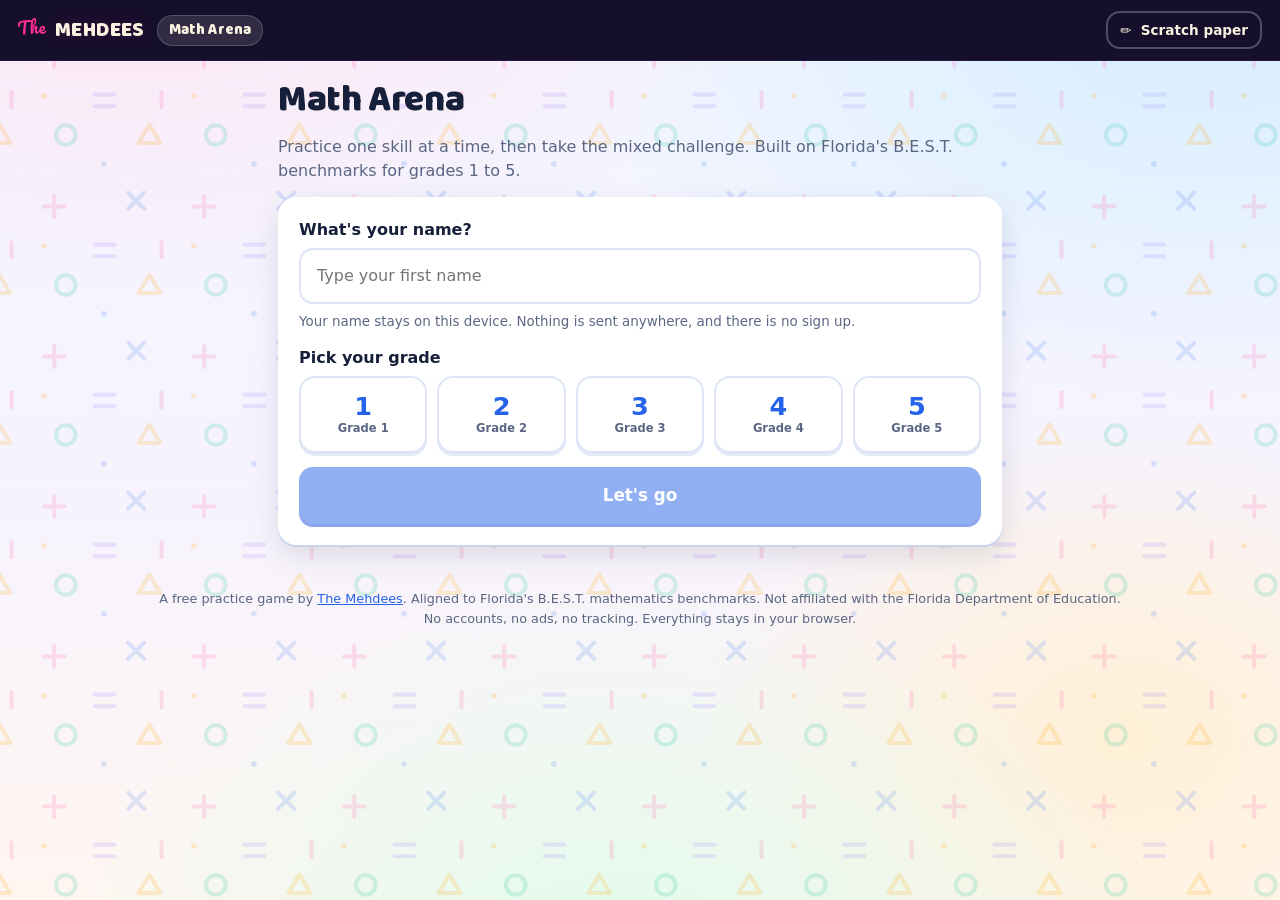
==== index.html @ c91d5669 "Scratch paper on demand, and a game name in the header The scratch paper could only be opened from i" ====
<!doctype html>
<html lang="en">
<head>
<meta charset="utf-8">
<meta name="viewport" content="width=device-width, initial-scale=1">
<title>Math Arena · Practice Grades 1 to 5 · The Mehdees</title>
<meta name="description" content="Free math practice for grades 1 to 5, built on Florida's B.E.S.T. benchmarks. Pick your grade, practice a skill, take a mixed challenge, and print a report card. No sign up, nothing leaves your device.">
<meta name="theme-color" content="#2563EB">
<link rel="icon" href="data:image/svg+xml,%3Csvg xmlns='http://www.w3.org/2000/svg' viewBox='0 0 64 64'%3E%3Crect width='64' height='64' rx='14' fill='%232563EB'/%3E%3Ctext x='32' y='45' font-size='36' text-anchor='middle' fill='white' font-family='sans-serif' font-weight='bold'%3E%2B%3C/text%3E%3C/svg%3E">
<link rel="preload" href="fonts/baloo2.woff2" as="font" type="font/woff2" crossorigin>
<link rel="preload" href="fonts/pacifico.woff2" as="font" type="font/woff2" crossorigin>
<link rel="stylesheet" href="styles.css?v=20260829154337">
<meta property="og:title" content="Math Arena · Practice Grades 1 to 5">
<meta property="og:description" content="Free, standards-aligned math practice for grades 1 to 5. No sign up. Nothing leaves your device.">
<meta property="og:type" content="website">
<meta property="og:url" content="https://math.mehdee.com/">
</head>
<body>

<header class="top">
  <a class="wordmark" href="https://mehdee.com/games/" aria-label="The Mehdees, all games">
    <span class="the">The</span><span class="mehdees">MEHDEES</span>
  </a>
  <span class="gamename">Math Arena</span>
  <span class="spacer"></span>
  <button class="btn btn--ghost" id="padOpenBtn" type="button" aria-haspopup="dialog"
          style="padding:7px 12px;font-size:.85rem" title="Open the scratch paper">✏️ <span class="padword">Scratch paper</span></button>
  <span class="pill hide" id="whoPill"></span>
  <button class="btn btn--ghost hide" id="switchBtn" style="padding:7px 13px;font-size:.85rem">Change</button>
</header>

<main class="wrap">

  <!-- 1. who is playing -->
  <section id="screenStart" class="stack">
    <h1>Math Arena</h1>
    <p class="lede">Practice one skill at a time, then take the mixed challenge. Built on Florida's B.E.S.T. benchmarks for grades 1 to 5.</p>
    <div class="card stack">
      <div>
        <label for="nameInput">What's your name?</label>
        <input type="text" id="nameInput" maxlength="24" autocomplete="off" spellcheck="false" placeholder="Type your first name">
        <p class="small muted" style="margin-top:8px">Your name stays on this device. Nothing is sent anywhere, and there is no sign up.</p>
        <p class="note hide" id="storageNote"></p>
      </div>
      <div>
        <label>Pick your grade</label>
        <div class="grades" id="gradePicker"></div>
      </div>
      <button class="btn btn--big" id="startBtn" disabled>Let's go</button>
    </div>
  </section>

  <!-- 2. pick a topic -->
  <section id="screenMenu" class="stack hide">
    <div>
      <h1 id="menuTitle">Grade 3</h1>
      <p class="lede" id="menuSub"></p>
    </div>
    <button class="btn btn--green btn--big" id="mixedBtn">Mixed challenge · every skill, any time</button>
    <div class="topics" id="topicList"></div>
    <button class="btn btn--ghost btn--big" id="reportBtn">See my report card</button>
    <p class="parentline">
      Grown-ups: <button class="linkbtn" id="resetBtn" type="button">reset this device</button>
    </p>
  </section>

  <!-- 3. playing -->
  <section id="screenPlay" class="stack hide">
    <div class="hud">
      <span class="pill" id="playTopic">Topic</span>
      <span class="hearts" id="hearts">❤️❤️❤️</span>
      <div class="bar"><i id="progressBar" style="width:0%"></i></div>
      <span class="small muted" id="counter">1 / 10</span>
    </div>
    <div class="card">
      <p class="q" id="question">Question</p>
      <p class="qsub hide" id="questionSub"></p>
      <div class="visual hide" id="visual"></div>
      <button class="helpbtn" id="helpBtn" type="button" aria-expanded="false">
        <span aria-hidden="true">💡</span> How do I do this?
      </button>
      <div class="help hide" id="help"></div>
      <div class="choices" id="choices"></div>
      <div class="feedback" id="feedback"></div>
      <button class="btn btn--big hide" id="nextBtn" style="margin-top:14px">Next</button>
    </div>
    <div class="playfoot">
      <button class="btn btn--ghost" id="padBtn" type="button" aria-haspopup="dialog">✏️ Scratch paper</button>
      <button class="btn btn--ghost" id="quitBtn">Back to skills</button>
    </div>
  </section>

  <!-- 4. round finished -->
  <section id="screenDone" class="stack hide">
    <div class="card center stack">
      <p class="result-num" id="doneScore">8/10</p>
      <h2 id="doneTitle">Nice work!</h2>
      <p class="muted" id="doneMsg"></p>
      <button class="btn btn--big" id="againBtn">Play again</button>
      <button class="btn btn--ghost btn--big" id="backBtn">Back to skills</button>
      <p class="small muted">Progress is kept in this browser only. In a private window it disappears when the window closes, so download the report card if you want to keep it.</p>
    </div>
  </section>

  <!-- 5. report card -->
  <section id="screenReport" class="stack hide">
    <h1>Report card</h1>
    <div class="report" id="reportBody"></div>
    <button class="btn btn--big" id="downloadBtn">Download report card</button>
    <button class="btn btn--ghost btn--big" id="reportBackBtn">Back to skills</button>
  </section>

</main>

<!-- parents: wipe everything this browser has stored -->
<div class="pad sheet" id="reset" role="dialog" aria-modal="true" aria-labelledby="resetTitle">
  <div class="sheet__box">
    <h2 id="resetTitle">Reset this device?</h2>
    <p>This permanently deletes everything Math Arena has saved in this browser:</p>
    <ul class="sheet__list">
      <li>The name typed on the start screen</li>
      <li>Every grade's level progress and stars</li>
      <li>The question and accuracy totals on the report card</li>
    </ul>
    <p class="sheet__warn"><b>This cannot be undone.</b> Download the report card first if you want to keep it.</p>
    <p class="small muted">Nothing was ever sent to a server, so this is the only copy. Resetting affects this browser on this device only.</p>
    <label class="sheet__check"><input type="checkbox" id="resetOk"> I understand this erases all saved progress.</label>
    <div class="sheet__row">
      <button class="btn btn--ghost" id="resetCancel" type="button">Cancel</button>
      <button class="btn btn--danger" id="resetGo" type="button" disabled>Delete everything</button>
    </div>
  </div>
</div>

<!-- scratch paper: for the questions you cannot do in your head -->
<div class="pad" id="pad" role="dialog" aria-modal="true" aria-label="Scratch paper">
  <div class="pad__bar">
    <p class="pad__q" id="padQ"></p>
    <button class="btn" id="padDone" type="button">Done</button>
  </div>
  <div class="pad__paper">
    <canvas id="padCanvas"></canvas>
  </div>
  <div class="pad__tools">
    <button class="tool is-on" id="toolPen" type="button" data-tool="pen" aria-pressed="true"><span aria-hidden="true">✏️</span> Pen</button>
    <button class="tool" id="toolEraser" type="button" data-tool="eraser" aria-pressed="false"><span aria-hidden="true">🧽</span> Eraser</button>
    <button class="tool" id="padUndo" type="button" aria-label="Undo"><span aria-hidden="true">↶</span> Undo</button>
    <button class="tool" id="padRedo" type="button" aria-label="Redo"><span aria-hidden="true">↷</span> Redo</button>
    <button class="tool tool--wipe" id="padClear" type="button">Clear</button>
  </div>
</div>

<footer>
  A free practice game by <a href="https://mehdee.com/games/">The Mehdees</a>.
  Aligned to Florida's B.E.S.T. mathematics benchmarks. Not affiliated with the Florida Department of Education.
  <br>No accounts, no ads, no tracking. Everything stays in your browser.
</footer>

<script src="content.js?v=20260829154337"></script>
<script src="app.js?v=20260829154337"></script>
</body>
</html>
---- styles.css ----
/* The Mehdees wordmark, identical to the mehdee.com masthead: Pacifico "The"
   tilted in sunset pink, Baloo 2 "MEHDEES" in cream with a pink glow, sitting
   on the same night-violet bar. */
@font-face { font-family: 'Baloo 2'; font-weight: 800; font-display: swap; src: url('fonts/baloo2.woff2') format('woff2'); }
@font-face { font-family: 'Pacifico'; font-weight: 400; font-display: swap; src: url('fonts/pacifico.woff2') format('woff2'); }

/* Math Arena. Bright, high contrast, big targets, mobile first. */
:root {
  --ink: #17203A;
  --paper: #F7F9FF;
  --card: #FFFFFF;
  --line: #DDE4F5;
  --muted: #5A6683;
  --blue: #2563EB;
  --blue-dark: #1D4FD8;
  --green: #12885A;
  --green-soft: #DFF6EC;
  --red: #C6274B;
  --red-soft: #FDE7EC;
  --amber: #F59E0B;
  --purple: #7C3AED;
  --shadow: 0 2px 0 #C9D3EC, 0 10px 28px #17203a1f;
  --radius: 18px;
  --pad: 18px;
}
* { box-sizing: border-box; margin: 0; }
html { -webkit-text-size-adjust: 100%; }
/* The page is a bright sky, not a blank sheet: soft colour pools in the corners
   and a slow drift of maths glyphs behind everything. All of it sits on fixed
   layers under the cards, so the questions themselves stay on plain white. */
body {
  background:
    radial-gradient(1100px 640px at 10% -10%, #FFE3F1 0%, transparent 62%),
    radial-gradient(980px 600px at 94% 2%, #D7EEFF 0%, transparent 64%),
    radial-gradient(900px 660px at 48% 110%, #DFFBEC 0%, transparent 62%),
    radial-gradient(700px 520px at 88% 82%, #FFF0D6 0%, transparent 62%),
    linear-gradient(180deg, #F2F6FF 0%, #F6F3FF 52%, #FFF6F1 100%);
  background-attachment: fixed;
  color: var(--ink);
  font-family: ui-rounded, "SF Pro Rounded", "Nunito", "Segoe UI", system-ui, sans-serif;
  line-height: 1.5;
  min-height: 100vh;
  position: relative;
}
body::before {
  content: '';
  position: fixed; inset: -120px;
  z-index: -1; pointer-events: none;
  opacity: .2;
  background-image: url("data:image/svg+xml,%3Csvg xmlns='http://www.w3.org/2000/svg' width='150' height='150' viewBox='0 0 260 260'%3E%3Cg fill='none' stroke-width='7' stroke-linecap='round'%3E%3Cpath d='M24 46h36M42 28v36' stroke='%23FF6FB0'/%3E%3Cpath d='M170 22l28 28M198 22l-28 28' stroke='%235B8DEF'/%3E%3Ccircle cx='62' cy='182' r='17' stroke='%2334C7A0'/%3E%3Cpath d='M188 196l19-32 19 32z' stroke='%23FFB020' stroke-linejoin='round'/%3E%3Cpath d='M112 112h34M112 132h34' stroke='%23A78BFA'/%3E%3Cpath d='M228 108v26' stroke='%23FF6FB0'/%3E%3Ccircle cx='128' cy='232' r='5' fill='%235B8DEF' stroke='none'/%3E%3Ccircle cx='24' cy='114' r='5' fill='%23FFB020' stroke='none'/%3E%3C/g%3E%3C/svg%3E");
  animation: drift 90s linear infinite;
}
@keyframes drift { to { background-position: 150px 300px; } }
@media (prefers-reduced-motion: reduce) { body::before { animation: none; } }
img { display: block; max-width: 100%; }
button { font: inherit; cursor: pointer; }
:focus-visible { outline: 3px solid var(--blue); outline-offset: 3px; border-radius: 8px; }

.wrap { max-width: 760px; margin: 0 auto; padding: var(--pad); }
.top {
  display: flex; align-items: center; gap: 12px;
  padding: 11px var(--pad); background: #150F2B; border-bottom: 1px solid #37276360;
  position: sticky; top: 0; z-index: 20;
}
.wordmark { display: flex; align-items: baseline; gap: 8px; text-decoration: none; }
.wordmark .the {
  font-family: 'Pacifico', 'Snell Roundhand', cursive;
  font-size: 1.05rem;
  color: #FF2D95;
  transform: rotate(-4deg) translateY(-2px);
}
.wordmark .mehdees {
  font-family: 'Baloo 2', 'Arial Rounded MT Bold', system-ui, sans-serif;
  font-weight: 800;
  font-size: 1.3rem;
  letter-spacing: 0.02em;
  color: #FCF2E1;
  text-shadow: 0 0 18px #ff2d9538;
}
.top .spacer { margin-left: auto; }
.pill {
  display: inline-flex; align-items: center; gap: 7px;
  background: #EEF3FF; color: var(--blue); border: 1px solid #CBD9FA;
  border-radius: 999px; padding: 5px 12px; font-size: .82rem; font-weight: 800;
}
.top .pill { background: #ffffff1a; color: #FCF2E1; border-color: #ffffff33; }
.top .btn--ghost { background: transparent; color: #FCF2E1; border-color: #ffffff40; box-shadow: none; }
.top .btn--ghost:hover { background: #ffffff1a; color: #fff; border-color: #FF2D95; }
.pill--green { background: var(--green-soft); color: var(--green); border-color: #B6E7D3; }
.pill--amber { background: #FEF3C7; color: #92610A; border-color: #FBD98B; }

h1, h2 { font-family: 'Baloo 2', ui-rounded, 'SF Pro Rounded', system-ui, sans-serif; }
h1 { font-size: clamp(1.6rem, 5vw, 2.3rem); line-height: 1.12; letter-spacing: -0.01em; }
h2 { font-size: 1.15rem; }
.lede { color: var(--muted); margin-top: 8px; }
.card {
  background: var(--card); border: 1px solid #ffffff;
  border-radius: var(--radius); padding: 20px; box-shadow: var(--shadow);
}
.stack > * + * { margin-top: 14px; }

.btn {
  display: inline-flex; align-items: center; justify-content: center; gap: 9px;
  background: var(--blue); color: #fff; border: 0; border-radius: 14px;
  padding: 14px 22px; font-weight: 800; box-shadow: 0 3px 0 var(--blue-dark);
  transition: transform .06s ease;
}
.btn:hover { background: var(--blue-dark); }
.btn:active { transform: translateY(2px); box-shadow: 0 1px 0 var(--blue-dark); }
.btn[disabled] { opacity: .5; cursor: not-allowed; }
.btn--ghost { background: #fff; color: var(--ink); border: 2px solid var(--line); box-shadow: 0 3px 0 #E4EAF8; }
.btn--ghost:hover { background: #F2F6FF; color: var(--ink); }
.btn--green { background: var(--green); box-shadow: 0 3px 0 #0B6B46; }
.btn--green:hover { background: #0F7A50; }
.btn--big { width: 100%; padding: 16px 22px; font-size: 1.05rem; }

label { display: block; font-weight: 800; margin-bottom: 6px; }
input[type="text"] {
  width: 100%; font: inherit; padding: 14px 16px;
  border: 2px solid var(--line); border-radius: 14px; background: #fff; color: var(--ink);
}
input[type="text"]:focus { border-color: var(--blue); outline: none; }

/* grade picker */
.grades { display: grid; grid-template-columns: repeat(auto-fit, minmax(96px, 1fr)); gap: 10px; }
.grade {
  background: #fff; border: 2px solid var(--line); border-radius: 16px;
  padding: 14px 8px; text-align: center; font-weight: 800; box-shadow: 0 3px 0 #E4EAF8;
}
.grade b { display: block; font-size: 1.6rem; line-height: 1.1; color: var(--blue); }
.grade small { display: block; color: var(--muted); font-weight: 700; font-size: .72rem; }
.grade[aria-pressed="true"] { border-color: var(--blue); background: #EEF3FF; }

/* topic list */
.topics { display: grid; gap: 10px; }
.topic {
  display: flex; align-items: center; gap: 12px; text-align: left; width: 100%;
  background: #fff; border: 2px solid var(--line); border-radius: 16px; padding: 13px 15px;
  box-shadow: 0 3px 0 #E4EAF8;
}
.topic:hover { border-color: #B9CBF7; background: #FAFCFF; }
.topic--lock { background: #FBFCFF; cursor: not-allowed; }
.topic--lock > * { opacity: .5; }
.topic__t { font-weight: 800; }
.topic__b { color: var(--muted); font-size: .74rem; font-weight: 700; letter-spacing: .02em; }
.topic__stars { margin-left: auto; white-space: nowrap; font-size: 1rem; letter-spacing: 1px; }

/* play */
.hud { display: flex; align-items: center; gap: 10px; margin-bottom: 14px; flex-wrap: wrap; }
.bar { height: 10px; background: #E7EDFB; border-radius: 999px; overflow: hidden; flex: 1; min-width: 120px; }
.bar > i { display: block; height: 100%; background: var(--blue); border-radius: 999px; transition: width .3s ease; }
.q { font-size: clamp(1.25rem, 4.5vw, 1.7rem); font-weight: 800; line-height: 1.3; }
.qsub { color: var(--muted); margin-top: 6px; font-weight: 700; font-size: .9rem; }
.visual { margin: 14px 0; font-size: 1.3rem; line-height: 1.7; letter-spacing: 2px; }
.choices { display: grid; grid-template-columns: 1fr 1fr; gap: 10px; margin-top: 16px; }
@media (max-width: 430px) { .choices { grid-template-columns: 1fr; } }
.choice {
  background: #fff; border: 2px solid var(--line); border-radius: 14px;
  padding: 16px; font-weight: 800; font-size: 1.05rem; box-shadow: 0 3px 0 #E4EAF8;
}
.choice:hover:not([disabled]) { border-color: #B9CBF7; background: #FAFCFF; }
.choice.right { border-color: var(--green); background: var(--green-soft); color: var(--green); }
.choice.wrong { border-color: var(--red); background: var(--red-soft); color: var(--red); }
.feedback { margin-top: 14px; border-radius: 14px; padding: 14px 16px; font-weight: 700; display: none; }
.feedback.show { display: block; }
.feedback.ok { background: var(--green-soft); color: #0B6B46; }
.feedback.no { background: var(--red-soft); color: #9B1C3B; }
.feedback b { display: block; margin-bottom: 3px; }

.hearts { font-size: 1.1rem; letter-spacing: 2px; }
.result-num { font-size: 3rem; font-weight: 800; line-height: 1; color: var(--blue); }

/* report card */
.report { border: 2px dashed var(--line); border-radius: var(--radius); padding: 18px; background: #fff; }
.rrow { display: flex; align-items: center; gap: 10px; padding: 7px 0; border-bottom: 1px solid #F0F3FB; }
.rrow:last-child { border-bottom: 0; }
.rrow .rt { font-weight: 700; }
.rrow .rs { margin-left: auto; font-weight: 800; }
.muted { color: var(--muted); }
.small { font-size: .84rem; }
.center { text-align: center; }
.hide { display: none !important; }
footer { color: var(--muted); font-size: .8rem; padding: 26px var(--pad) 40px; text-align: center; }
footer a { color: var(--blue); }
@media (prefers-reduced-motion: reduce) { * { transition: none !important; animation: none !important; } }

/* ---------- scratch paper ---------- */
.playfoot { display: flex; gap: 10px; flex-wrap: wrap; }

.pad {
  position: fixed; inset: 0; z-index: 60;
  display: none; flex-direction: column;
  background: #EEF1F9;
}
.pad.open { display: flex; }
.pad__bar {
  display: flex; align-items: center; gap: 12px;
  padding: calc(10px + env(safe-area-inset-top)) 14px 10px;
  background: #150F2B;
}
.pad__q {
  flex: 1; min-width: 0; color: #FCF2E1; font-weight: 800; font-size: 1.05rem;
  overflow: hidden; text-overflow: ellipsis; white-space: nowrap;
}
.pad__bar .btn { padding: 9px 18px; }

/* squared paper, so columns of digits line up like a workbook */
.pad__paper {
  flex: 1; position: relative; margin: 10px;
  background: #fff;
  background-image:
    repeating-linear-gradient(0deg, #E3E9F7 0 1px, transparent 1px 26px),
    repeating-linear-gradient(90deg, #E3E9F7 0 1px, transparent 1px 26px);
  border: 1px solid var(--line); border-radius: 14px;
  box-shadow: inset 0 1px 0 #fff, 0 2px 0 #D9E0F0;
  overflow: hidden;
}
#padCanvas { position: absolute; inset: 0; width: 100%; height: 100%; touch-action: none; cursor: crosshair; }

.pad__tools {
  display: flex; gap: 8px; flex-wrap: wrap; justify-content: center;
  padding: 10px 12px calc(12px + env(safe-area-inset-bottom));
  background: #fff; border-top: 1px solid var(--line);
}
.tool {
  display: inline-flex; align-items: center; gap: 6px;
  background: #fff; color: var(--ink);
  border: 2px solid var(--line); border-radius: 12px;
  padding: 11px 15px; font-weight: 800; font-size: .92rem;
  box-shadow: 0 3px 0 #E4EAF8;
}
.tool:hover:not([disabled]) { border-color: #B9CBF7; background: #FAFCFF; }
.tool.is-on { border-color: var(--blue); background: #EEF3FF; color: var(--blue); }
.tool[disabled] { opacity: .4; cursor: not-allowed; box-shadow: none; }
.tool--wipe { color: var(--red); }
@media (max-width: 430px) { .tool { padding: 10px 12px; font-size: .85rem; } }

/* ---------- how to do this ---------- */
.helpbtn {
  display: inline-flex; align-items: center; gap: 7px;
  margin-top: 14px;
  background: #FFF7E6; color: #92610A;
  border: 2px solid #FBD98B; border-radius: 12px;
  padding: 9px 14px; font-weight: 800; font-size: .88rem;
}
.helpbtn:hover { background: #FEF0CE; }
.helpbtn[aria-expanded="true"] { background: #FEF0CE; border-color: #F0B429; }
.help {
  margin-top: 12px; padding: 16px 18px;
  background: #FFFCF4; border: 2px solid #FBD98B; border-radius: 14px;
}
.help h3 {
  font-family: 'Baloo 2', ui-rounded, system-ui, sans-serif;
  font-size: 1rem; color: #92610A; margin-bottom: 3px;
}
.help .bench {
  font-family: ui-monospace, Menlo, monospace; font-size: .7rem;
  letter-spacing: .06em; color: #A9803A; display: block; margin-bottom: 10px;
}
.help ol { margin: 0 0 12px 20px; padding: 0; }
.help li { margin-bottom: 6px; color: var(--ink); }
.help .eg {
  background: #fff; border: 1px dashed #F0B429; border-radius: 10px;
  padding: 10px 12px; font-weight: 700; color: #7A5109;
}
.help .eg b { display: block; font-size: .7rem; letter-spacing: .1em; text-transform: uppercase; color: #A9803A; margin-bottom: 3px; }

/* ---------- parent reset ---------- */
.parentline { text-align: center; color: var(--muted); font-size: .86rem; margin-top: 4px; }
.linkbtn {
  background: none; border: 0; padding: 0;
  color: var(--muted); font: inherit; font-weight: 800; text-decoration: underline;
}
.linkbtn:hover { color: var(--red); }

.sheet { align-items: center; justify-content: center; padding: 18px; background: #17203ACC; }
.sheet.open { display: flex; }
.sheet__box {
  background: #fff; border-radius: 20px; padding: 24px 22px;
  max-width: 460px; width: 100%; box-shadow: 0 24px 60px #17203a55;
  max-height: 92vh; overflow: auto;
}
.sheet__box h2 { font-family: 'Baloo 2', ui-rounded, system-ui, sans-serif; font-size: 1.35rem; margin-bottom: 10px; }
.sheet__box p { margin-bottom: 12px; }
.sheet__list { margin: 0 0 12px 20px; color: var(--muted); }
.sheet__list li { margin-bottom: 4px; }
.sheet__warn { background: var(--red-soft); color: #9B1C3B; border-radius: 12px; padding: 12px 14px; }
.sheet__check {
  display: flex; align-items: flex-start; gap: 10px; margin: 14px 0 18px;
  font-weight: 700; font-size: .92rem; cursor: pointer;
}
.sheet__check input { width: 20px; height: 20px; margin-top: 1px; flex: none; accent-color: var(--red); }
.sheet__row { display: flex; gap: 10px; justify-content: flex-end; flex-wrap: wrap; }
.btn--danger { background: var(--red); box-shadow: 0 3px 0 #9B1C3B; }
.btn--danger:hover { background: #A81F3F; }

/* Cards float above the sky rather than blending into it. */
.card, .topic, .screen { position: relative; z-index: 1; }

/* Shown only when the browser will not keep progress: a private window, or
   storage switched off. Amber, not red: nothing is broken, it just will not
   be remembered. */
.note {
  margin-top: 10px; padding: 11px 13px; border-radius: 12px;
  background: #FEF3C7; border: 1px solid #FBD98B; color: #7C4E06;
  font-size: .86rem; font-weight: 700; line-height: 1.45;
}
.note b { display: block; margin-bottom: 2px; }

/* The game's own name beside the wordmark, so a child landing here knows
   which of the games they are in. */
.gamename {
  font-family: 'Baloo 2', ui-rounded, system-ui, sans-serif;
  font-weight: 800; font-size: .95rem; color: #FCF2E1;
  padding: 3px 11px; border-radius: 999px;
  background: #ffffff1f; border: 1px solid #ffffff2e;
  white-space: nowrap;
}
@media (max-width: 480px) { .gamename { font-size: .8rem; padding: 2px 8px; } }

/* On a narrow phone the header only has room for the pencil. */
@media (max-width: 560px) { .padword { display: none; } }
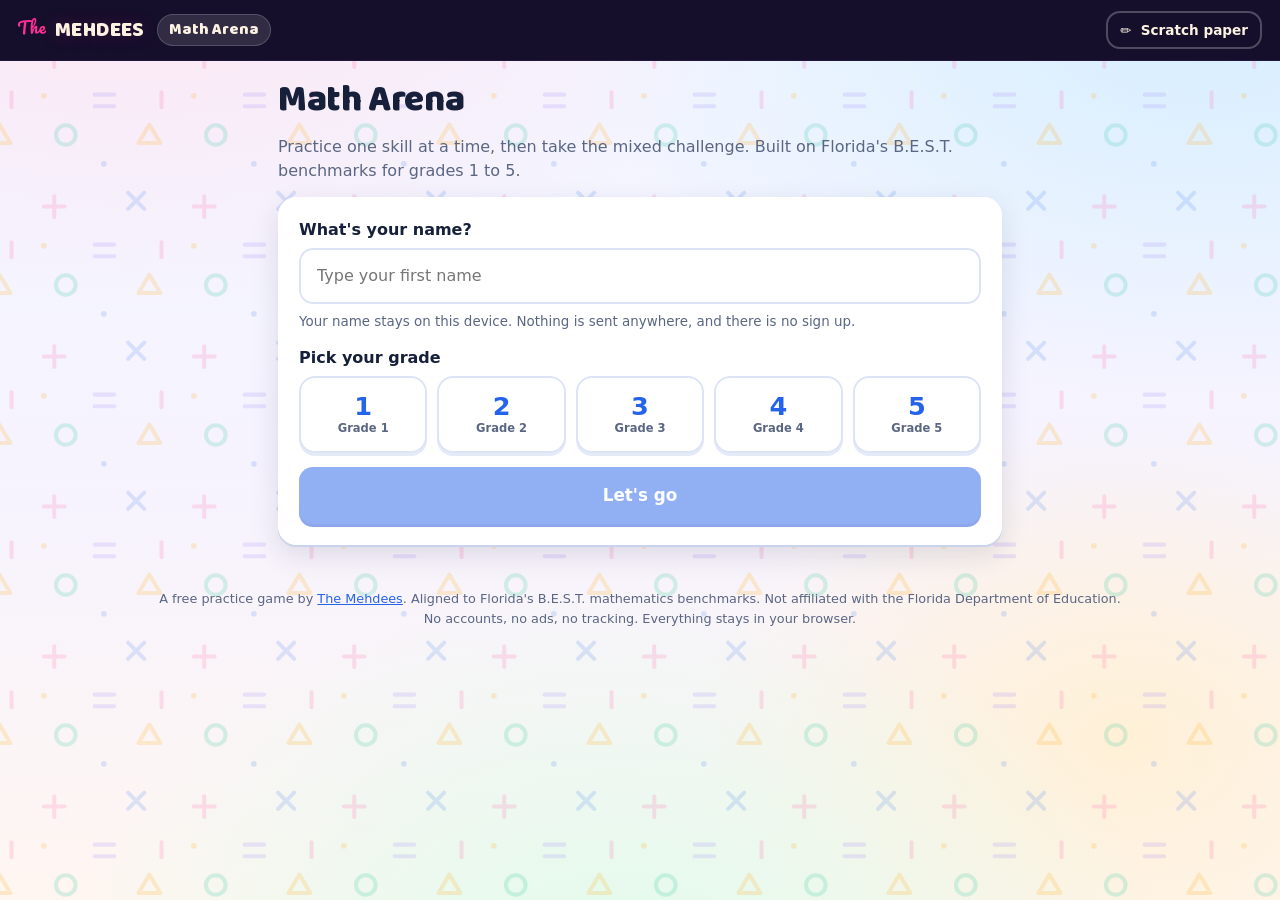
==== commit 47753aa2: "Reject distractors that are a different spelling of the right answer An iPad landscape screenshot sh" ====
--- a/index.html
+++ b/index.html
@@ -9,7 +9,7 @@
 <link rel="icon" href="data:image/svg+xml,%3Csvg xmlns='http://www.w3.org/2000/svg' viewBox='0 0 64 64'%3E%3Crect width='64' height='64' rx='14' fill='%232563EB'/%3E%3Ctext x='32' y='45' font-size='36' text-anchor='middle' fill='white' font-family='sans-serif' font-weight='bold'%3E%2B%3C/text%3E%3C/svg%3E">
 <link rel="preload" href="fonts/baloo2.woff2" as="font" type="font/woff2" crossorigin>
 <link rel="preload" href="fonts/pacifico.woff2" as="font" type="font/woff2" crossorigin>
-<link rel="stylesheet" href="styles.css?v=20260829154337">
+<link rel="stylesheet" href="styles.css?v=20260829155523">
 <meta property="og:title" content="Math Arena · Practice Grades 1 to 5">
 <meta property="og:description" content="Free, standards-aligned math practice for grades 1 to 5. No sign up. Nothing leaves your device.">
 <meta property="og:type" content="website">
@@ -21,7 +21,7 @@
   <a class="wordmark" href="https://mehdee.com/games/" aria-label="The Mehdees, all games">
     <span class="the">The</span><span class="mehdees">MEHDEES</span>
   </a>
-  <span class="gamename">Math Arena</span>
+  <button class="gamename" id="homeBtn" type="button" title="Back to the skills list">Math Arena</button>
   <span class="spacer"></span>
   <button class="btn btn--ghost" id="padOpenBtn" type="button" aria-haspopup="dialog"
           style="padding:7px 12px;font-size:.85rem" title="Open the scratch paper">✏️ <span class="padword">Scratch paper</span></button>
@@ -156,7 +156,7 @@
   <br>No accounts, no ads, no tracking. Everything stays in your browser.
 </footer>
 
-<script src="content.js?v=20260829154337"></script>
-<script src="app.js?v=20260829154337"></script>
+<script src="content.js?v=20260829155523"></script>
+<script src="app.js?v=20260829155523"></script>
 </body>
 </html>
--- a/styles.css
+++ b/styles.css
@@ -320,3 +320,65 @@
 
 /* On a narrow phone the header only has room for the pencil. */
 @media (max-width: 560px) { .padword { display: none; } }
+
+/* ---------- header on small screens ----------
+   The name pill had no nowrap, so flex squeezed it until "Aura · Grade 3"
+   wrapped onto three lines and rendered as a blob. Everything in the bar now
+   stays on one line, the name truncates instead of wrapping, and the pill
+   drops out on the narrowest phones because the page heading already states
+   the grade. */
+.top { flex-wrap: nowrap; }
+.top .wordmark,
+.top .gamename,
+.top .btn { flex: 0 0 auto; white-space: nowrap; }
+.top .spacer { flex: 1 1 auto; margin-left: 0; }
+.top .pill {
+  flex: 0 1 auto; display: inline-block; max-width: 30vw;
+  white-space: nowrap; overflow: hidden; text-overflow: ellipsis;
+}
+
+@media (max-width: 720px) {
+  .top { gap: 8px; padding: 9px 12px; }
+  .wordmark .the { font-size: .92rem; }
+  .wordmark .mehdees { font-size: 1.08rem; }
+  .gamename { font-size: .76rem; padding: 2px 9px; }
+  .top .pill { font-size: .72rem; padding: 4px 9px; }
+  .top .btn { padding: 5px 11px !important; font-size: .78rem !important; }
+}
+
+@media (max-width: 620px) {
+  /* The heading below already says which grade, and Math Arena's header also
+     carries the scratch-paper button, so the name pill is the one thing that
+     can go rather than crushing the rest. */
+  .top .pill { display: none; }
+  .wordmark .mehdees { font-size: 1rem; letter-spacing: 0; }
+  .gamename { font-size: .72rem; padding: 2px 8px; }
+}
+
+/* Five tools wrapped 4 + 1, leaving Clear stranded on its own row. Give them
+   one even row that shrinks to fit instead. */
+@media (max-width: 620px) {
+  .pad__tools { flex-wrap: nowrap; gap: 6px; padding-left: 8px; padding-right: 8px; }
+  .tool {
+    flex: 1 1 0; min-width: 0; justify-content: center;
+    padding: 11px 6px; font-size: .8rem; gap: 4px;
+  }
+}
+@media (max-width: 400px) {
+  .tool { font-size: .72rem; padding: 10px 4px; }
+}
+
+/* Smallest phones still in use (iPhone SE 1st gen at 320px): the header has
+   five items in Math Arena, so shrink the brand and the label to fit. */
+@media (max-width: 360px) {
+  .top { gap: 6px; padding: 8px 10px; }
+  .wordmark { gap: 5px; }
+  .wordmark .the { font-size: .8rem; }
+  .wordmark .mehdees { font-size: .9rem; }
+  .gamename { font-size: .66rem; padding: 2px 7px; }
+  .top .btn { padding: 5px 9px !important; font-size: .72rem !important; }
+}
+
+/* The game name doubles as the way back to the skills list. */
+.gamename { cursor: pointer; font: inherit; font-family: 'Baloo 2', ui-rounded, system-ui, sans-serif; }
+.gamename:hover { background: #ffffff33; border-color: #FF2D95; }
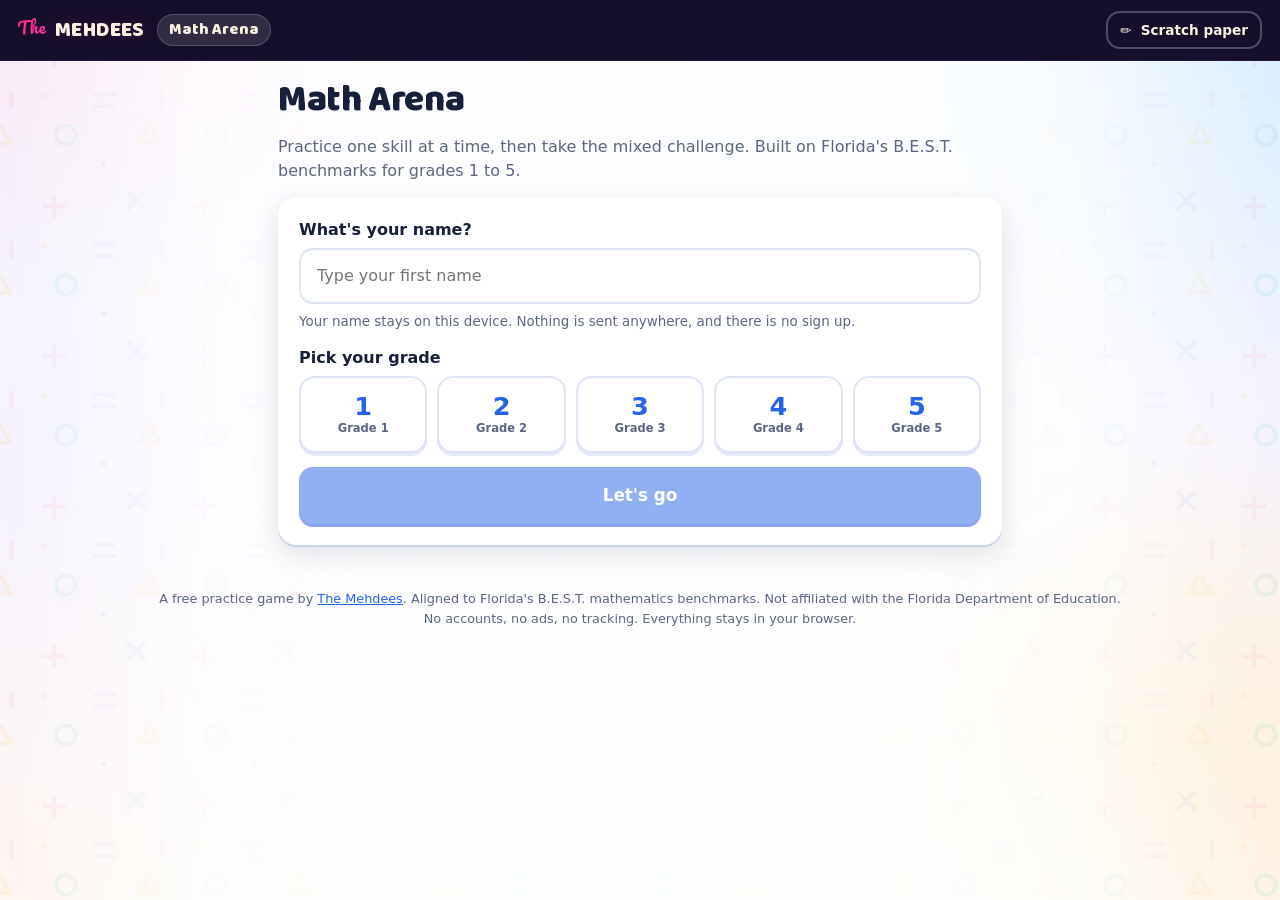
==== commit 570bce63: "Calm the background so the question is what you look at The decorated sky had become the loudest thi" ====
--- a/index.html
+++ b/index.html
@@ -9,7 +9,7 @@
 <link rel="icon" href="data:image/svg+xml,%3Csvg xmlns='http://www.w3.org/2000/svg' viewBox='0 0 64 64'%3E%3Crect width='64' height='64' rx='14' fill='%232563EB'/%3E%3Ctext x='32' y='45' font-size='36' text-anchor='middle' fill='white' font-family='sans-serif' font-weight='bold'%3E%2B%3C/text%3E%3C/svg%3E">
 <link rel="preload" href="fonts/baloo2.woff2" as="font" type="font/woff2" crossorigin>
 <link rel="preload" href="fonts/pacifico.woff2" as="font" type="font/woff2" crossorigin>
-<link rel="stylesheet" href="styles.css?v=20260829155523">
+<link rel="stylesheet" href="styles.css?v=20260830124610">
 <meta property="og:title" content="Math Arena · Practice Grades 1 to 5">
 <meta property="og:description" content="Free, standards-aligned math practice for grades 1 to 5. No sign up. Nothing leaves your device.">
 <meta property="og:type" content="website">
@@ -25,8 +25,8 @@
   <span class="spacer"></span>
   <button class="btn btn--ghost" id="padOpenBtn" type="button" aria-haspopup="dialog"
           style="padding:7px 12px;font-size:.85rem" title="Open the scratch paper">✏️ <span class="padword">Scratch paper</span></button>
-  <span class="pill hide" id="whoPill"></span>
-  <button class="btn btn--ghost hide" id="switchBtn" style="padding:7px 13px;font-size:.85rem">Change</button>
+  <button class="btn btn--ghost hide" id="switchBtn" style="padding:7px 13px;font-size:.85rem"
+          title="Change the name or grade" aria-label="Change the name or grade">Change</button>
 </header>
 
 <main class="wrap">
@@ -156,7 +156,7 @@
   <br>No accounts, no ads, no tracking. Everything stays in your browser.
 </footer>
 
-<script src="content.js?v=20260829155523"></script>
-<script src="app.js?v=20260829155523"></script>
+<script src="content.js?v=20260830124610"></script>
+<script src="app.js?v=20260830124610"></script>
 </body>
 </html>
--- a/styles.css
+++ b/styles.css
@@ -46,9 +46,9 @@
   content: '';
   position: fixed; inset: -120px;
   z-index: -1; pointer-events: none;
-  opacity: .2;
+  opacity: .1;
   background-image: url("data:image/svg+xml,%3Csvg xmlns='http://www.w3.org/2000/svg' width='150' height='150' viewBox='0 0 260 260'%3E%3Cg fill='none' stroke-width='7' stroke-linecap='round'%3E%3Cpath d='M24 46h36M42 28v36' stroke='%23FF6FB0'/%3E%3Cpath d='M170 22l28 28M198 22l-28 28' stroke='%235B8DEF'/%3E%3Ccircle cx='62' cy='182' r='17' stroke='%2334C7A0'/%3E%3Cpath d='M188 196l19-32 19 32z' stroke='%23FFB020' stroke-linejoin='round'/%3E%3Cpath d='M112 112h34M112 132h34' stroke='%23A78BFA'/%3E%3Cpath d='M228 108v26' stroke='%23FF6FB0'/%3E%3Ccircle cx='128' cy='232' r='5' fill='%235B8DEF' stroke='none'/%3E%3Ccircle cx='24' cy='114' r='5' fill='%23FFB020' stroke='none'/%3E%3C/g%3E%3C/svg%3E");
-  animation: drift 90s linear infinite;
+  animation: drift 200s linear infinite;
 }
 @keyframes drift { to { background-position: 150px 300px; } }
 @media (prefers-reduced-motion: reduce) { body::before { animation: none; } }
@@ -347,10 +347,17 @@
 }
 
 @media (max-width: 620px) {
-  /* The heading below already says which grade, and Math Arena's header also
-     carries the scratch-paper button, so the name pill is the one thing that
-     can go rather than crushing the rest. */
-  .top .pill { display: none; }
+  /* The name now lives on the Change button, so it truncates rather than
+     disappearing: a child should always see whose game this is. */
+  /* Allow it to shrink; .top .btn pins the others at their natural width. */
+  /* .btn is inline-flex, and text-overflow does nothing on a flex container,
+     so the name was clipped mid-word from the wrong side. Make it a plain
+     inline-block so it truncates properly if it ever has to. */
+  #switchBtn {
+    display: inline-block; text-align: center; line-height: 1.5;
+    flex: 0 1 auto; min-width: 0; max-width: 60vw;
+    overflow: hidden; text-overflow: ellipsis; white-space: nowrap;
+  }
   .wordmark .mehdees { font-size: 1rem; letter-spacing: 0; }
   .gamename { font-size: .72rem; padding: 2px 8px; }
 }
@@ -382,3 +389,43 @@
 /* The game name doubles as the way back to the skills list. */
 .gamename { cursor: pointer; font: inherit; font-family: 'Baloo 2', ui-rounded, system-ui, sans-serif; }
 .gamename:hover { background: #ffffff33; border-color: #FF2D95; }
+
+/* Every phone width holds brand, game name, pencil and the player button, so
+   the two labels stay small right up to 430px. Below that the header runs out
+   of room and flex starts shrinking the child's name, which is the one thing
+   that should never be the part that gets cut. */
+@media (max-width: 430px) {
+  .gamename { font-size: .62rem; padding: 2px 6px; }
+  #switchBtn { max-width: 58vw; font-size: .7rem !important; padding: 5px 9px !important; }
+}
+@media (max-width: 340px) {
+  .gamename { font-size: .56rem; padding: 2px 5px; }
+  #switchBtn { font-size: .64rem !important; }
+}
+
+/* ---------- keeping the reading area calm ----------
+   The decorated sky was pulling attention off the question. The pattern now
+   sits at a tenth opacity and drifts slowly, and a soft light band runs down
+   the middle of the page so the column a child actually reads sits on calm
+   ground while the decoration stays out at the edges. */
+body::after {
+  content: '';
+  position: fixed; inset: 0;
+  z-index: -1; pointer-events: none;
+  background: linear-gradient(90deg,
+    transparent 0%,
+    #FFFFFFB8 16%,
+    #FFFFFFDE 30%,
+    #FFFFFFDE 70%,
+    #FFFFFFB8 84%,
+    transparent 100%);
+}
+@media (max-width: 900px) {
+  /* On a phone the column is nearly the whole width, so wash the lot. */
+  body::after { background: #FFFFFFC4; }
+}
+
+/* Locked levels must be fully opaque: the pattern was showing through and
+   competing with their text. */
+.topic--lock { background: #FFFFFF; }
+.topic--lock > * { opacity: .72; }
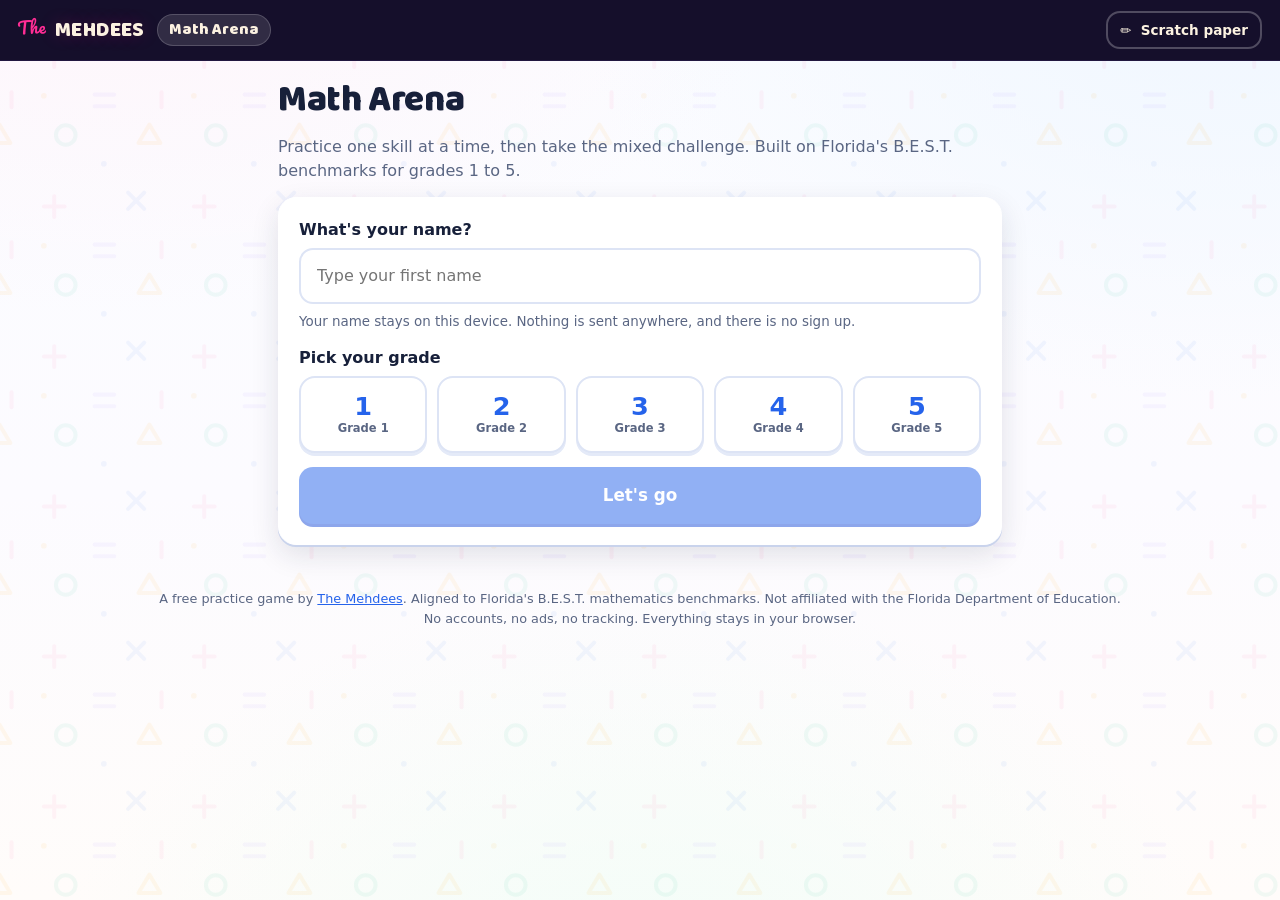
==== commit 6505df48: "Quieten the background properly instead of covering it with a white band The previous fix painted a " ====
--- a/index.html
+++ b/index.html
@@ -9,7 +9,7 @@
 <link rel="icon" href="data:image/svg+xml,%3Csvg xmlns='http://www.w3.org/2000/svg' viewBox='0 0 64 64'%3E%3Crect width='64' height='64' rx='14' fill='%232563EB'/%3E%3Ctext x='32' y='45' font-size='36' text-anchor='middle' fill='white' font-family='sans-serif' font-weight='bold'%3E%2B%3C/text%3E%3C/svg%3E">
 <link rel="preload" href="fonts/baloo2.woff2" as="font" type="font/woff2" crossorigin>
 <link rel="preload" href="fonts/pacifico.woff2" as="font" type="font/woff2" crossorigin>
-<link rel="stylesheet" href="styles.css?v=20260830124610">
+<link rel="stylesheet" href="styles.css?v=20260830124944">
 <meta property="og:title" content="Math Arena · Practice Grades 1 to 5">
 <meta property="og:description" content="Free, standards-aligned math practice for grades 1 to 5. No sign up. Nothing leaves your device.">
 <meta property="og:type" content="website">
@@ -156,7 +156,7 @@
   <br>No accounts, no ads, no tracking. Everything stays in your browser.
 </footer>
 
-<script src="content.js?v=20260830124610"></script>
-<script src="app.js?v=20260830124610"></script>
+<script src="content.js?v=20260830124944"></script>
+<script src="app.js?v=20260830124944"></script>
 </body>
 </html>
--- a/styles.css
+++ b/styles.css
@@ -30,11 +30,10 @@
    layers under the cards, so the questions themselves stay on plain white. */
 body {
   background:
-    radial-gradient(1100px 640px at 10% -10%, #FFE3F1 0%, transparent 62%),
-    radial-gradient(980px 600px at 94% 2%, #D7EEFF 0%, transparent 64%),
-    radial-gradient(900px 660px at 48% 110%, #DFFBEC 0%, transparent 62%),
-    radial-gradient(700px 520px at 88% 82%, #FFF0D6 0%, transparent 62%),
-    linear-gradient(180deg, #F2F6FF 0%, #F6F3FF 52%, #FFF6F1 100%);
+    radial-gradient(1200px 700px at 8% -12%, #FFF4FA 0%, transparent 60%),
+    radial-gradient(1050px 640px at 96% 0%, #F0F7FF 0%, transparent 62%),
+    radial-gradient(980px 700px at 50% 112%, #F2FDF8 0%, transparent 60%),
+    linear-gradient(180deg, #FBFCFF 0%, #FCFBFF 55%, #FFFCFA 100%);
   background-attachment: fixed;
   color: var(--ink);
   font-family: ui-rounded, "SF Pro Rounded", "Nunito", "Segoe UI", system-ui, sans-serif;
@@ -46,7 +45,7 @@
   content: '';
   position: fixed; inset: -120px;
   z-index: -1; pointer-events: none;
-  opacity: .1;
+  opacity: .07;
   background-image: url("data:image/svg+xml,%3Csvg xmlns='http://www.w3.org/2000/svg' width='150' height='150' viewBox='0 0 260 260'%3E%3Cg fill='none' stroke-width='7' stroke-linecap='round'%3E%3Cpath d='M24 46h36M42 28v36' stroke='%23FF6FB0'/%3E%3Cpath d='M170 22l28 28M198 22l-28 28' stroke='%235B8DEF'/%3E%3Ccircle cx='62' cy='182' r='17' stroke='%2334C7A0'/%3E%3Cpath d='M188 196l19-32 19 32z' stroke='%23FFB020' stroke-linejoin='round'/%3E%3Cpath d='M112 112h34M112 132h34' stroke='%23A78BFA'/%3E%3Cpath d='M228 108v26' stroke='%23FF6FB0'/%3E%3Ccircle cx='128' cy='232' r='5' fill='%235B8DEF' stroke='none'/%3E%3Ccircle cx='24' cy='114' r='5' fill='%23FFB020' stroke='none'/%3E%3C/g%3E%3C/svg%3E");
   animation: drift 200s linear infinite;
 }
@@ -403,28 +402,6 @@
   #switchBtn { font-size: .64rem !important; }
 }
 
-/* ---------- keeping the reading area calm ----------
-   The decorated sky was pulling attention off the question. The pattern now
-   sits at a tenth opacity and drifts slowly, and a soft light band runs down
-   the middle of the page so the column a child actually reads sits on calm
-   ground while the decoration stays out at the edges. */
-body::after {
-  content: '';
-  position: fixed; inset: 0;
-  z-index: -1; pointer-events: none;
-  background: linear-gradient(90deg,
-    transparent 0%,
-    #FFFFFFB8 16%,
-    #FFFFFFDE 30%,
-    #FFFFFFDE 70%,
-    #FFFFFFB8 84%,
-    transparent 100%);
-}
-@media (max-width: 900px) {
-  /* On a phone the column is nearly the whole width, so wash the lot. */
-  body::after { background: #FFFFFFC4; }
-}
-
 /* Locked levels must be fully opaque: the pattern was showing through and
    competing with their text. */
 .topic--lock { background: #FFFFFF; }
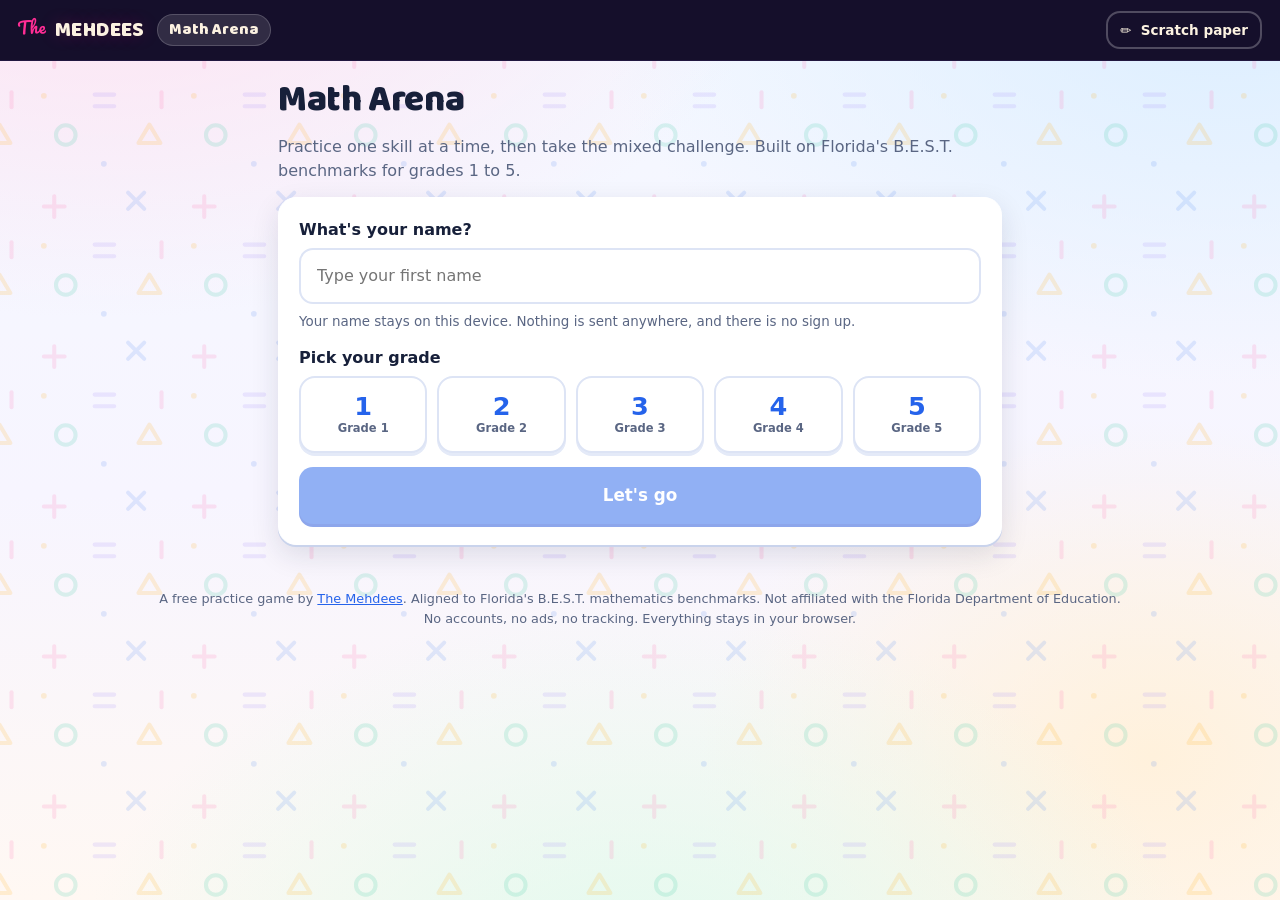
==== commit e5b2434f: "Bring the background back up to a visible level The last pass overcorrected. Stripping it back to pa" ====
--- a/index.html
+++ b/index.html
@@ -9,7 +9,7 @@
 <link rel="icon" href="data:image/svg+xml,%3Csvg xmlns='http://www.w3.org/2000/svg' viewBox='0 0 64 64'%3E%3Crect width='64' height='64' rx='14' fill='%232563EB'/%3E%3Ctext x='32' y='45' font-size='36' text-anchor='middle' fill='white' font-family='sans-serif' font-weight='bold'%3E%2B%3C/text%3E%3C/svg%3E">
 <link rel="preload" href="fonts/baloo2.woff2" as="font" type="font/woff2" crossorigin>
 <link rel="preload" href="fonts/pacifico.woff2" as="font" type="font/woff2" crossorigin>
-<link rel="stylesheet" href="styles.css?v=20260830124944">
+<link rel="stylesheet" href="styles.css?v=20260830125156">
 <meta property="og:title" content="Math Arena · Practice Grades 1 to 5">
 <meta property="og:description" content="Free, standards-aligned math practice for grades 1 to 5. No sign up. Nothing leaves your device.">
 <meta property="og:type" content="website">
@@ -156,7 +156,7 @@
   <br>No accounts, no ads, no tracking. Everything stays in your browser.
 </footer>
 
-<script src="content.js?v=20260830124944"></script>
-<script src="app.js?v=20260830124944"></script>
+<script src="content.js?v=20260830125156"></script>
+<script src="app.js?v=20260830125156"></script>
 </body>
 </html>
--- a/styles.css
+++ b/styles.css
@@ -30,10 +30,11 @@
    layers under the cards, so the questions themselves stay on plain white. */
 body {
   background:
-    radial-gradient(1200px 700px at 8% -12%, #FFF4FA 0%, transparent 60%),
-    radial-gradient(1050px 640px at 96% 0%, #F0F7FF 0%, transparent 62%),
-    radial-gradient(980px 700px at 50% 112%, #F2FDF8 0%, transparent 60%),
-    linear-gradient(180deg, #FBFCFF 0%, #FCFBFF 55%, #FFFCFA 100%);
+    radial-gradient(1150px 680px at 8% -10%, #FFE0F0 0%, transparent 60%),
+    radial-gradient(1020px 620px at 96% 0%, #DCEEFF 0%, transparent 62%),
+    radial-gradient(950px 680px at 50% 112%, #DFFAEE 0%, transparent 60%),
+    radial-gradient(760px 560px at 90% 84%, #FFF1DC 0%, transparent 60%),
+    linear-gradient(180deg, #F4F8FF 0%, #F7F5FF 55%, #FFF8F3 100%);
   background-attachment: fixed;
   color: var(--ink);
   font-family: ui-rounded, "SF Pro Rounded", "Nunito", "Segoe UI", system-ui, sans-serif;
@@ -45,7 +46,7 @@
   content: '';
   position: fixed; inset: -120px;
   z-index: -1; pointer-events: none;
-  opacity: .07;
+  opacity: .17;
   background-image: url("data:image/svg+xml,%3Csvg xmlns='http://www.w3.org/2000/svg' width='150' height='150' viewBox='0 0 260 260'%3E%3Cg fill='none' stroke-width='7' stroke-linecap='round'%3E%3Cpath d='M24 46h36M42 28v36' stroke='%23FF6FB0'/%3E%3Cpath d='M170 22l28 28M198 22l-28 28' stroke='%235B8DEF'/%3E%3Ccircle cx='62' cy='182' r='17' stroke='%2334C7A0'/%3E%3Cpath d='M188 196l19-32 19 32z' stroke='%23FFB020' stroke-linejoin='round'/%3E%3Cpath d='M112 112h34M112 132h34' stroke='%23A78BFA'/%3E%3Cpath d='M228 108v26' stroke='%23FF6FB0'/%3E%3Ccircle cx='128' cy='232' r='5' fill='%235B8DEF' stroke='none'/%3E%3Ccircle cx='24' cy='114' r='5' fill='%23FFB020' stroke='none'/%3E%3C/g%3E%3C/svg%3E");
   animation: drift 200s linear infinite;
 }
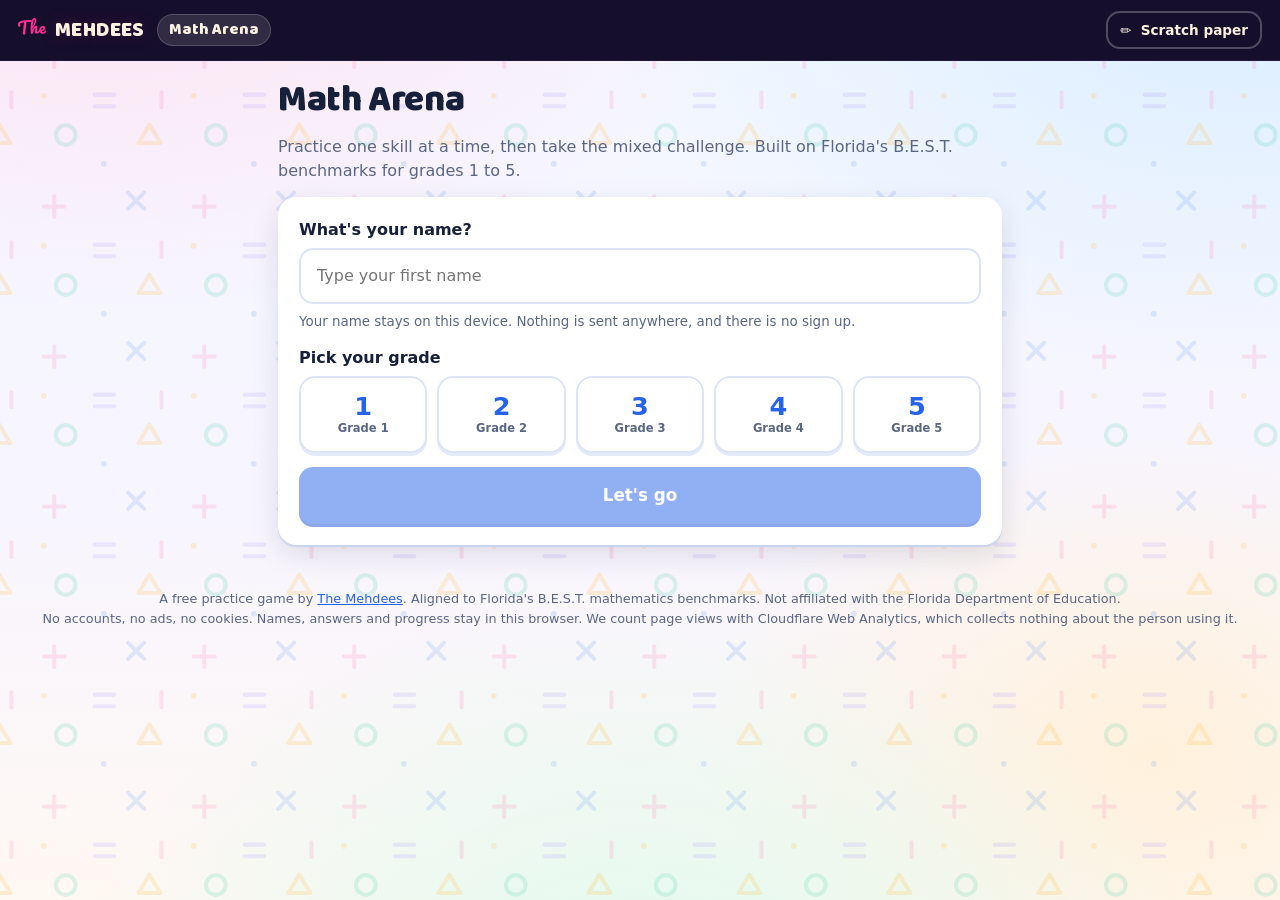
==== commit 470dd8f9: "Add cookieless page-view analytics, and give each game its own metadata Cloudflare Web Analytics bea" ====
--- a/index.html
+++ b/index.html
@@ -4,16 +4,18 @@
 <meta charset="utf-8">
 <meta name="viewport" content="width=device-width, initial-scale=1">
 <title>Math Arena · Practice Grades 1 to 5 · The Mehdees</title>
-<meta name="description" content="Free math practice for grades 1 to 5, built on Florida's B.E.S.T. benchmarks. Pick your grade, practice a skill, take a mixed challenge, and print a report card. No sign up, nothing leaves your device.">
+<meta name="description" content="Free math practice for grades 1 to 5, built on Florida's B.E.S.T. mathematics benchmarks. Pick your grade, practice a skill, take a mixed challenge, and print a report card. No sign up, and nothing a child types leaves the device.">
 <meta name="theme-color" content="#2563EB">
-<link rel="icon" href="data:image/svg+xml,%3Csvg xmlns='http://www.w3.org/2000/svg' viewBox='0 0 64 64'%3E%3Crect width='64' height='64' rx='14' fill='%232563EB'/%3E%3Ctext x='32' y='45' font-size='36' text-anchor='middle' fill='white' font-family='sans-serif' font-weight='bold'%3E%2B%3C/text%3E%3C/svg%3E">
+<link rel="icon" href="data:image/svg+xml,%3Csvg xmlns='http://www.w3.org/2000/svg' viewBox='0 0 64 64'%3E%3Crect width='64' height='64' rx='14' fill='%232563EB'/%3E%3Ctext x='32' y='45' font-size='34' text-anchor='middle' fill='white' font-family='sans-serif' font-weight='bold'%3E%2B%3C/text%3E%3C/svg%3E">
 <link rel="preload" href="fonts/baloo2.woff2" as="font" type="font/woff2" crossorigin>
 <link rel="preload" href="fonts/pacifico.woff2" as="font" type="font/woff2" crossorigin>
 <link rel="stylesheet" href="styles.css?v=20260830125156">
 <meta property="og:title" content="Math Arena · Practice Grades 1 to 5">
-<meta property="og:description" content="Free, standards-aligned math practice for grades 1 to 5. No sign up. Nothing leaves your device.">
+<meta property="og:description" content="Free, standards-aligned math practice for grades 1 to 5. No sign up. Nothing a child types leaves the device.">
 <meta property="og:type" content="website">
 <meta property="og:url" content="https://math.mehdee.com/">
+<!-- Cloudflare Web Analytics: page-view counts only. No cookies, no cross-site tracking, no personal data. -->
+<script defer src="https://static.cloudflareinsights.com/beacon.min.js" data-cf-beacon='{"token": "f4fd1838d17e47ada3b4f48098a657df"}'></script>
 </head>
 <body>
 
@@ -153,7 +155,8 @@
 <footer>
   A free practice game by <a href="https://mehdee.com/games/">The Mehdees</a>.
   Aligned to Florida's B.E.S.T. mathematics benchmarks. Not affiliated with the Florida Department of Education.
-  <br>No accounts, no ads, no tracking. Everything stays in your browser.
+  <br>No accounts, no ads, no cookies. Names, answers and progress stay in this browser.
+  We count page views with Cloudflare Web Analytics, which collects nothing about the person using it.
 </footer>
 
 <script src="content.js?v=20260830125156"></script>
